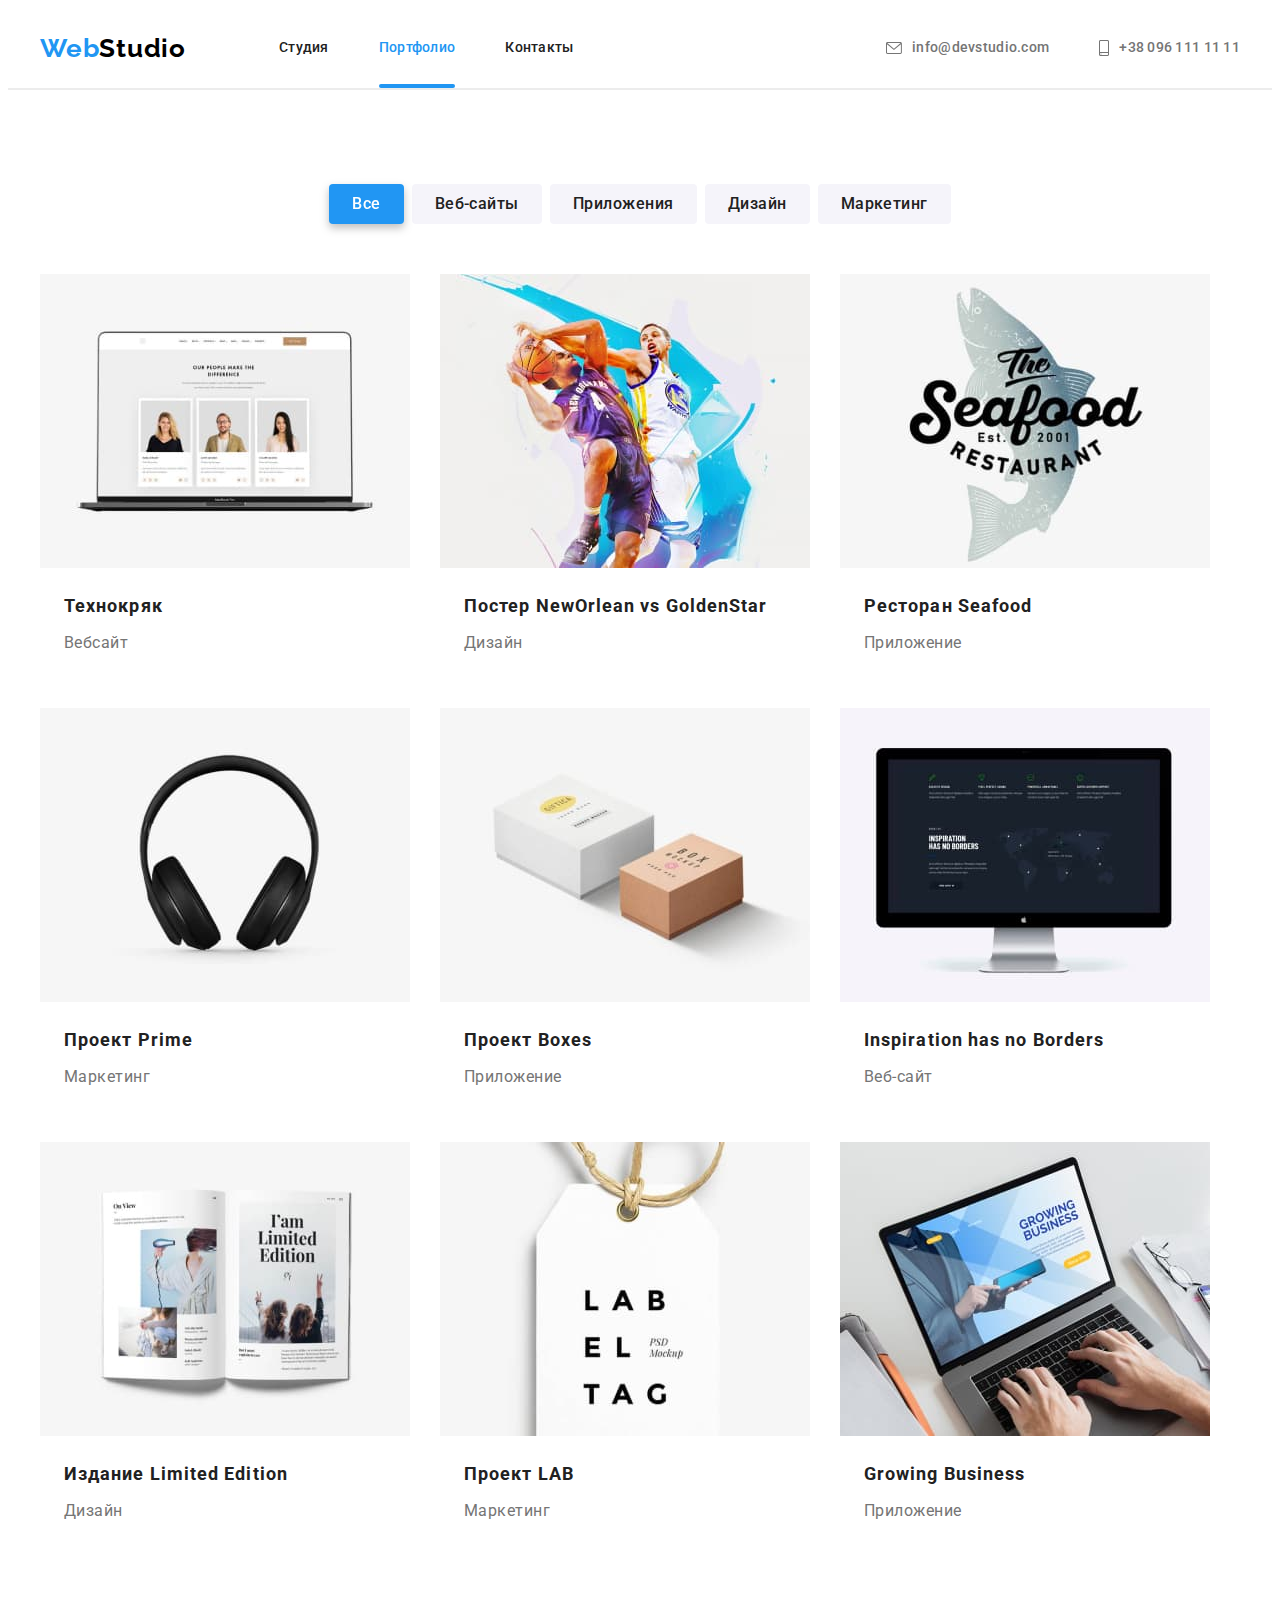
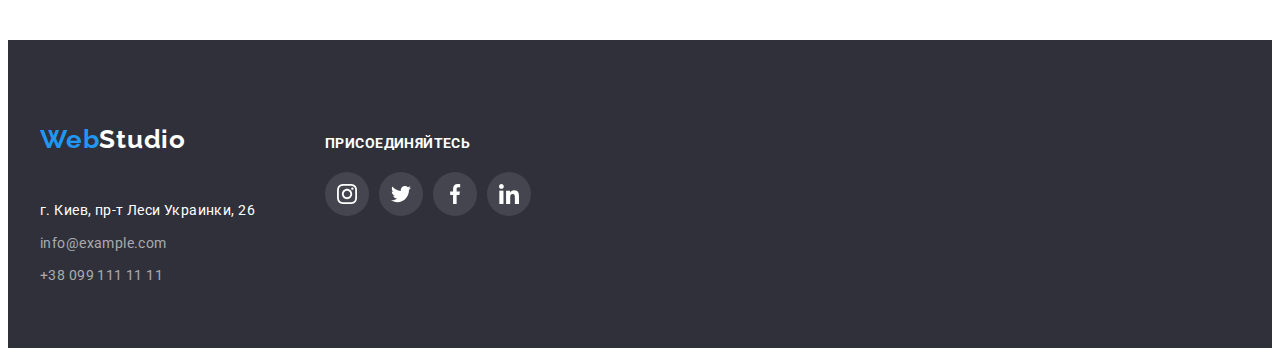
==== portfolio.html @ 13631101 "Add files via upload" ====
<!DOCTYPE html>
<html lang="ru">
<head>
    <meta charset="UTF-8">
    <meta http-equiv="X-UA-Compatible" content="IE=edge">
    <meta name="viewport" content="width=device-width, initial-scale=1.0">
    <title>WebStudio</title>

    <link rel="preconnect" href="https://fonts.gstatic.com">

    <link href="https://fonts.googleapis.com/css2?family=Raleway:wght@700&family=Roboto:wght@400;500;700;900&display=swap" rel="stylesheet">

    <link rel="stylesheet" href="https://cdnjs.cloudflare.com/ajax/libs/modern-normalize/1.0.0/modern-normalize.min.css" integrity="sha512-ISS7cAi1PEhQ8jnbJpJZMd29NlhNj4AWYyLOSp2CE/CsHxTCu+r+t0D2yoJudVrd0/8fTVPUVDzY5Tvli75u/g==" crossorigin="anonymous" referrerpolicy="no-referrer" />
    
    <link rel="stylesheet" href="./CSS/styles.css">

    <link rel="stylesheet" href="./CSS/portfolio.css">

</head>
<body>
<!-- ============================== HEADER ============================== -->
    <header class="header">        
        <div class="inheader container">
            <a class="logo-link link" href="./index.html"> <span class="logo-accent">Web</span>Studio</a>
            <ul class="menu list">
                <li class="menu-item">
                    <a class="menu-link link" href="./index.html">Студия</a>
                </li>
                <li class="menu-item">
                    <a class="menu-link link currentpage current" href="./portfolio.html">Портфолио</a>
                </li>
                <li class="menu-item">
                    <a class="menu-link link" href="">Контакты</a>
                </li>
            </ul>
            <ul class="contacts list">                
                <li class="contacts-item">
                    <a class="contacts-link link" href="mailto:info@devstudio.com">
                        <svg class="icon-header" width="16" height="12">
                            <use href="./images/sprite.svg#icon-envelope"></use>
                        </svg>
                        info@devstudio.com
                    </a>
                </li>
                <li class="contacts-item">
                    <a class="contacts-link link" href="tel:+380961111111">
                        <svg class="icon-header" width="10" height="16">
                            <use href="./images/sprite.svg#icon-smartphone"></use>
                        </svg>
                        +38 096 111 11 11
                    </a>
                </li>
            </ul>  
        </div>
    </header>
<!-- ============================== END HEADER ============================== -->

    <main class="portfolio-main">
        <section class="projects">            
            <div class="container">
                <!-- NAVIGATION -->
                <ul class="wiev list">
                    <li class="wiev-item">
                        <button class="wiev-btn wiev-btn-current" type="button">Все</button> 
                    </li>
                    <li class="wiev-item">
                        <button class="wiev-btn" type="button">Веб-сайты</button> 
                    </li>
                    <li class="wiev-item">
                        <button class="wiev-btn" type="button">Приложения</button> 
                    </li>
                    <li class="wiev-item">
                        <button class="wiev-btn" type="button">Дизайн</button> 
                    </li>
                    <li class="wiev-item">
                        <button class="wiev-btn" type="button">Маркетинг</button> 
                    </li>
    
                </ul>
                
            <!-- ============================== PROJECTS ============================== -->
                <h2 class="projects-title">Проекты</h2>
                <ul class="projects-list list">


                    <li class="projects-list-item">
                        <a href="#" class="projects-list-item-link link">
                            <div class="projects-item-wrapper">
                                <img class="projects-img" 
                                src="./images/portfolio/portfolio-img1.jpg"
                                alt="Страница вебсайта"
                                >
                                <div class="project-item-overlay">
                                    <p class="project-overlay-text">
                                        Технокряк это современная площадка распространения коронавируса. Компании используют эту платформу для цифрового шпионажа и атак на защищенные сервера конкурентов.
                                    </p>
                                </div>
                            </div>
                            <div class="projects-img-thumb">
                                <h3 class="projects-img-title">Технокряк</h3>
                                <p class="projects-img-text">Вебсайт</p>
                            </div>
                        </a>
                    </li>


                    <li class="projects-list-item">
                        <a href="#" class="projects-list-item-link link">
                            <div class="projects-item-wrapper">
                                <img class="projects-img" 
                                src="./images/portfolio/portfolio-img2.jpg"
                                alt="Два баскетболиста"
                                >
                                <div class="project-item-overlay">
                                    <p class="project-overlay-text">
                                        Технокряк это современная площадка распространения коронавируса. Компании используют эту платформу для цифрового шпионажа и атак на защищенные сервера конкурентов.
                                    </p>
                                </div>
                            </div>
                            <div class="projects-img-thumb">
                                <h3 class="projects-img-title">Постер NewOrlean vs GoldenStar </h3>
                                <p class="projects-img-text">Дизайн</p>
                            </div>
                        </a>
                    </li>


                   
                    <li class="projects-list-item">
                        <a href="#" class="projects-list-item-link link">
                            <div class="projects-item-wrapper">
                                <img class="projects-img" 
                                src="./images/portfolio/portfolio-img3.jpg"
                                alt="Логотип ресторана Seafood"
                                >
                                <div class="project-item-overlay">
                                    <p class="project-overlay-text">
                                        Технокряк это современная площадка распространения коронавируса. Компании используют эту платформу для цифрового шпионажа и атак на защищенные сервера конкурентов.
                                    </p>
                                </div>
                            </div>
                            <div class="projects-img-thumb">
                                <h3 class="projects-img-title">Ресторан Seafood</h3>
                                <p class="projects-img-text">Приложение</p>
                            </div>
                        </a>
                    </li>


                    <li class="projects-list-item">
                        <a href="#" class="projects-list-item-link link">
                            <div class="projects-item-wrapper">
                                <img class="projects-img" 
                                src="./images/portfolio/portfolio-img4.jpg"
                                alt="Наушники"
                                >
                                <div class="project-item-overlay">
                                    <p class="project-overlay-text">
                                        Технокряк это современная площадка распространения коронавируса. Компании используют эту платформу для цифрового шпионажа и атак на защищенные сервера конкурентов.
                                    </p>
                                </div>
                            </div>
                            <div class="projects-img-thumb">
                                <h3 class="projects-img-title">Проект Prime</h3>
                                <p class="projects-img-text">Маркетинг</p>
                            </div>
                        </a>
                    </li>
                   
                   

                    <li class="projects-list-item">
                        <a href="#" class="projects-list-item-link link">
                            <div class="projects-item-wrapper">
                                <img class="projects-img" 
                                src="./images/portfolio/portfolio-img5.jpg"
                                alt="Две картонные коробочки"
                                >
                                <div class="project-item-overlay">
                                    <p class="project-overlay-text">
                                        Технокряк это современная площадка распространения коронавируса. Компании используют эту платформу для цифрового шпионажа и атак на защищенные сервера конкурентов.
                                    </p>
                                </div>
                            </div>
                            <div class="projects-img-thumb">
                                <h3 class="projects-img-title">Проект Boxes</h3>
                                <p class="projects-img-text">Приложение</p>
                            </div>
                        </a>
                    </li>

            

                    <li class="projects-list-item">
                        <a href="#" class="projects-list-item-link link">
                            <div class="projects-item-wrapper">
                                <img class="projects-img" 
                                src="./images/portfolio/portfolio-img6.jpg"
                                alt="Монитор компьютера"
                                >
                                <div class="project-item-overlay">
                                    <p class="project-overlay-text">
                                        Технокряк это современная площадка распространения коронавируса. Компании используют эту платформу для цифрового шпионажа и атак на защищенные сервера конкурентов.
                                    </p>
                                </div>
                            </div>
                            <div class="projects-img-thumb">
                                <h3 class="projects-img-title">Inspiration has no Borders</h3>
                                <p class="projects-img-text">Веб-сайт</p>
                            </div>
                        </a>
                    </li>
                    

                    <li class="projects-list-item">
                        <a href="#" class="projects-list-item-link link">
                            <div class="projects-item-wrapper">
                                <img class="projects-img" 
                                src="./images/portfolio/portfolio-img7.jpg"
                                alt="Открытая книга"
                                >
                                <div class="project-item-overlay">
                                    <p class="project-overlay-text">
                                        Технокряк это современная площадка распространения коронавируса. Компании используют эту платформу для цифрового шпионажа и атак на защищенные сервера конкурентов.
                                    </p>
                                </div>
                            </div>
                            <div class="projects-img-thumb">
                                <h3 class="projects-img-title">Издание Limited Edition</h3>
                                <p class="projects-img-text">Дизайн</p>
                            </div>
                        </a>
                    </li> 
                    
                    
                    
                    <li class="projects-list-item">
                        <a href="#" class="projects-list-item-link link">
                            <div class="projects-item-wrapper">
                                <img class="projects-img" 
                                src="./images/portfolio/portfolio-img8.jpg"
                                alt="Тэг с надписью LAB EL TAG"
                                >
                                <div class="project-item-overlay">
                                    <p class="project-overlay-text">
                                        Технокряк это современная площадка распространения коронавируса. Компании используют эту платформу для цифрового шпионажа и атак на защищенные сервера конкурентов.
                                    </p>
                                </div>
                            </div>
                            <div class="projects-img-thumb">
                                <h3 class="projects-img-title">Проект LAB</h3>
                                <p class="projects-img-text">Маркетинг</p>
                            </div>
                        </a>
                    </li> 



                    <li class="projects-list-item">
                        <a href="#" class="projects-list-item-link link">
                            <div class="projects-item-wrapper">
                                <img class="projects-img" 
                                src="./images/portfolio/portfolio-img9.jpg"
                                alt="Ноутбук"
                                >
                                <div class="project-item-overlay">
                                    <p class="project-overlay-text">
                                        Технокряк это современная площадка распространения коронавируса. Компании используют эту платформу для цифрового шпионажа и атак на защищенные сервера конкурентов.
                                    </p>
                                </div>
                            </div>
                            <div class="projects-img-thumb">
                                <h3 class="projects-img-title">Growing Business</h3>
                                <p class="projects-img-text">Приложение</p>
                            </div>
                        </a>
                    </li>                                     
                    
                    
                   
                    
                </ul>
            </div>
            <!-- ============================== END PROJECTS ============================== -->
        </section>
    </main>

    <!-- ============================== FOOTER ============================== -->

    <footer class="footer">
        <div class="container">
            <div class="footer-content">
                <div class="footer-address">
                    <a class="logo-link link" href="./index.html"> <span class="logo-accent">Web</span>Studio</a>
                    <address class="adr">
                        <ul class="adr-list list">
                            <li class="adr-item">
                                <a class="adr-contact link adr-map"href="https://goo.gl/maps/uvsgUwdAActYUTXB9" target="_blank" rel="noopener noreferrer">
                                г. Киев, пр-т Леси Украинки, 26</a>
                            </li>
                            <li class="adr-item">
                                <a class="adr-contact link" href="mailto:info@example.com">info@example.com</a>
                            </li>
                            <li class="adr-item ">
                                <a class="adr-contact link" href="tel:+380991111111">+38 099 111 11 11</a>
                            </li>
                        </ul>
                    </address>
                </div>
                <div class="footer-join">
                    <h3 class="join-title">Присоединяйтесь</h3>
                    <ul class="socialmedia-list media-list-footer list">
                        <li class="socialmedia-item">
                            <a href="#" class="socialmedia-link media-link-footer ">
                                <svg class="icon-socialmedia icon-media-footer">
                                    <use href="./images/sprite.svg#icon-instagram">
                                </svg>
                            </a>                                     
                        </li>
                        <li class="socialmedia-item">
                            <a href="#" class="socialmedia-link media-link-footer">
                                <svg class="icon-socialmedia icon-media-footer">
                                    <use href="./images/sprite.svg#icon-twitter">
                                </svg>
                            </a>                                    
                        </li>
                        <li class="socialmedia-item">
                            <a href="#" class="socialmedia-link media-link-footer">
                                <svg class="icon-socialmedia icon-media-footer">
                                    <use href="./images/sprite.svg#icon-facebook">
                                </svg>
                            </a>                                    
                        </li>
                        <li class="socialmedia-item">
                            <a href="#" class="socialmedia-link media-link-footer">
                                <svg class="icon-socialmedia icon-media-footer">
                                    <use href="./images/sprite.svg#icon-linkedin">
                                </svg>
                            </a>
                        </li>
                    </ul>
                </div>
            </div>
        </div>
    </footer>
    <!-- ============================== END FOOTER ============================== --> 
    
</body>
</html>
---- CSS/styles.css ----
/* transition: opacity 250ms cubic-bezier(0.4, 0, 0.2, 1); */


:root{
    --main-font: 'Roboto', sans-serif;
    --second-font: 'Raleway', sans-serif;
    --main-color: #212121;
    --second-color: #757575;
    --accent-color: #2196F3;
    --bghero-color: #2F303A;
    --hero-title-color: #FFFFFF;
    --modal-btn-accent-color: #188CE8;
    --thumb-bg-color: #f5f4fa;
    --icon-socialmedia-color: #afb1b8;
    --footer-bg-color: #2F303A;
    --adr-contact-color: rgba(255, 255, 255, 60%);
    --media-item-footer-bg-color: rgba(255, 255, 255, 0.1);
    --logo-link-color: #000000;
    --works-img-overlay-bgcolor: rgba(47, 48, 58, 0.8);
    --modal-backdrop-bgcolor: rgba(0, 0, 0, 0.5);

    --project-item-gap: 30px;
}

h1,h2,h3,h4,h5,h6,p{
    margin-top: 0px;
    margin-bottom: 0px;
}

ul,ol{
    margin-top: 0px;
    margin-bottom: 0px;
    padding-left: 0px;
}

img{
    display: block;
}

.list{
    list-style: none;
    padding: 0px;
    margin: 0px;
}
.link{
    text-decoration: none;
}

.container{
    width: 1200px;
    padding-left: 15px;
    padding-right: 15px;
    margin: 0 auto;
}
/* ============================== BODY ==============================*/
body{
    font-family: var(--main-font);
}
/* ============================== END BODY ==============================*/

/* ============================== HEADER ==============================*/

.inheader{
    display: flex;
    align-items: center;
}

.logo-link{
    font-family: var(--second-font);
    font-weight: 700;
    font-size: 26px;
    line-height: 1.19; 
    letter-spacing: 0.03em;
    color:var(--logo-link-color);
    padding: 24px 0px;
}

.logo-accent{
    color: var(--accent-color);
}

.menu{
    display: flex;
    margin-left: 93px;
}

.menu-item{
    position: relative;
}

.menu-link{
    display: block;
    padding-top: 32px;
    padding-bottom: 32px;

    font-family: var(--main-font);
    font-weight: 500;
    font-size: 14px;
    line-height: 1.14;
    letter-spacing: 0.02em;    
    color: var(--main-color);

    transition: color 250ms cubic-bezier(0.4, 0, 0.2, 1);
}

.menu-link::after{
    position: absolute;
    bottom: 0;
    left: 0;

    content:'';
    display: inline-block;
    width: 100%;
    height: 4px;
    background-color: var(--accent-color);
    border-radius:2px;
    opacity: 0;
}

.currentpage.menu-link::after{
    opacity: 1;
}

.menu-item:not(:last-child){
    margin-right: 50px;
}

.menu-link:hover,
.menu-link:focus{
    color: var(--accent-color);

}

.contacts{
    display: flex;
    margin-left: auto;
}

.contacts-item + .contacts-item{
    margin-left: 50px;
}
.contacts-link{
    padding-top: 32px;
    padding-bottom: 32px;

    display: flex;
    align-items: center;

    font-family: var(--main-font);
    font-weight: 500;
    font-size: 14px;
    line-height: 1.14;
    letter-spacing: 0.02em;
    color: var(--second-color);
}

.contacts-link:hover,
.contacts-link:focus{
    color: var(--accent-color);
}

.icon-header {
    fill: var(--second-color);
    margin-right: 10px
}

.contacts-link:hover .icon-header,
.contacts-link:focus .icon-header {
    fill: currentColor;
}

.current {
    pointer-events: none;
    color: var(--accent-color);
}

.header {
    border-bottom: 2px solid #ECECEC;
}
/* ============================== END HEADER ==============================*/


/* ============================== HERO ==============================*/
.hero{
    position: relative;

    background-color: var(--bghero-color);
    text-align: center;
    padding-top: 200px;
    padding-bottom: 200px;
    width: 100%;
    background-image: 
        linear-gradient(
            rgba(47, 48, 58, 0.4), 
            rgba(47, 48, 58, 0.4)),
        url(../images/hero/bg-picture.png);
    background-repeat: no-repeat;
    background-position: center;
    background-size: cover;
    width: 1600px;
    margin: 0 auto;
}

.hero-title{
    margin-bottom: 30px;

    font-weight: 900;
    font-size: 44px;
    line-height: 1.36;
    letter-spacing: 0.06em;
    text-transform: uppercase;
    color:var(--hero-title-color);
}

.modal-btn {
    display: inline-box;
    padding: 9px 31px;

    font-family: var(--main-font);
    cursor: pointer;
    font-weight: 700;
    font-size: 16px;
    line-height: 1.875;
    letter-spacing: 0.06em;
    color: var(--hero-title-color);
    background-color: var(--accent-color);
    border: 1px solid transparent;
    border-radius: 4px;
}

.modal-btn:hover,
.modal-btn:focus {
    background-color: var(--modal-btn-accent-color);
}
/* ============================== END HERO ==============================*/

/* ============================== ADVANTANGES ==============================*/
.advantages{  
    padding-top: 94px;  
    padding-bottom: 94px;
}
.advantages-list{
    display: flex;
}

.advantages-item{
    width:270px;
}
.advantages-item:not(:last-child){
    margin-right: 30px;

}

.thumb {
    margin-bottom: 30px;

    display: flex;
    width: 270px;
    height: 120px;
    background-color: var(--thumb-bg-color);
    border-radius: 4px;
    justify-content: center;
    align-items: center;
}

.advantages-item-title{
    margin-bottom: 10px;

    font-weight: 700;
    font-size: 14px;
    line-height: 1.14;
    letter-spacing: 0.03em;
    text-transform: uppercase;
}

.advantages-item-text{
    font-weight: 400;
    font-size: 14px;
    line-height: 1.71;
    letter-spacing: 0.03em;
    color: var(--second-color);
}

.icon-advantages {
    width: 70px;
    height: 70px;
    display: flex;
}
/* ============================== END ADVANTANGES ==============================*/

/* ==============================WHAT-WE-DO ==============================*/
.works{
    padding-bottom: 94px;    
}
.works-list{
    display: flex;
}
.section-title{
    margin-bottom: 50px;
    
    font-weight: 700;
    font-size: 36px;
    line-height: 1.16;
    text-align: center;
    letter-spacing: 0.03em;
    color: var(--main-color);
}

.workrs-item{
    position: relative;
}

.workrs-item:not(:last-child){
    margin-right: 30px;
}

.works-img-overlay{
    position: absolute;
    bottom: 0;
    left: 0;

    font-family: var(--main-font);
    font-weight: 700;
    font-size: 14px;
    line-height: 1.14;
    letter-spacing: 0.03em;
    text-transform: uppercase;

    display: flex;
    justify-content: center;
    align-items: center;
    width: 100%;
    height: 70px;
    background-color: var(--works-img-overlay-bgcolor);
    color:var(--hero-title-color);
}

/* ==============================END WHAT-WE-DO ==============================*/

/* ==============================TEAM ==============================*/
.team{
    background-color: var(--thumb-bg-color);
    padding-bottom: 94px;
    padding-top: 94px;
}

.team-list{
    display: flex;
}

.team-item{
    background-image: url(../images/team/team-bg.png);
    /* background-size: cover; */
    background-position:center;
    width: 270px;
    height: 428px;
}

.team-item:not(:last-child){
    margin-right: 30px;
}

.team-img-thumb{
    padding: 30px 32px;
}

.team-img-title{
    margin-bottom: 10px;

    font-weight: 500;
    font-size: 16px;
    line-height: 1.18;
    text-align: center;
    letter-spacing: 0.03em;
    color: var(--main-color);
}

.team-img-text{
    margin-bottom: 16px;
    font-weight: 400;
    font-size: 16px;
    line-height: 1.18;
    text-align: center;
    letter-spacing: 0.03em;
    color: var(--second-color);
}

.socialmedia-list {
    display: flex;
    justify-content: space-between;
}

/* .socialmedia-item{
    border-radius: 50%;
} */

.socialmedia-link {
    display: flex;
    justify-content: center;
    align-items: center;

    width: 44px;
    height: 44px;
    border-radius: 50%;

    transition: background-color 250ms cubic-bezier(0.4, 0, 0.2, 1);
}

.socialmedia-link:hover,
.socialmedia-link:focus {
    outline: none;
    background-color: var(--accent-color);
}

.socialmedia-link:hover .icon-socialmedia,
.socialmedia-link:focus .icon-socialmedia {
    fill: var(--hero-title-color);
}

.icon-socialmedia {
    width: 20px;
    height: 20px;
    fill: var(--icon-socialmedia-color);

    transition: fill 250ms cubic-bezier(0.4, 0, 0.2, 1);
}
/* ==============================END TEAM ==============================*/

/* ============================== CLIENTS ==============================*/
.clients{
    padding-top: 94px;
    padding-bottom: 94px;
}

.clients-list{
    display: flex;
    justify-content: space-between;
}

.clients-link{
    width: 170px;
    height: 92px;

    display: flex;
    justify-content: center;
    align-items: center;
    border: 1px var(--icon-socialmedia-color) solid;
    border-radius: 4px;

    transition: border 250ms cubic-bezier(0.4, 0, 0.2, 1);
}

.clients-link:hover,
.clients-link:focus{
    outline: none;
    border: 1px var(--accent-color) solid;
}

.clients-link:hover .icon-clients,
.clients-link:focus .icon-clients {
    fill: var(--accent-color);
}
.icon-clients{
    width: 106px;
    height: 60px;
    fill: var(--icon-socialmedia-color);

    transition: fill 250ms cubic-bezier(0.4, 0, 0.2, 1);
}
/* ==============================END CLIENTS ==============================*/

/* ============================== FOOTER ============================== */
.footer{
    background-color: var(--footer-bg-color);
    display: flex;
    flex-direction: column;
    padding-top: 60px;
    padding-bottom: 60px;
}

.footer .logo-link{
    display: inline-block;
    margin-bottom: 20px;
    color:var(--footer-logolink-color);
}

.adr-item{
    font-style: normal;
}

.adr-item:not(:last-child){
    margin-bottom: 9px;
}

.adr-contact{
    font-weight: 400;
    font-size: 14px;
    line-height: 1.71;
    letter-spacing: 0.03em;
    color: var(--adr-contact-color);

    transition: color 250ms cubic-bezier(0.4, 0, 0.2, 1);
}

.adr-contact:hover,
.adr-contact:focus{
    color: var(--accent-color);
}

.adr-map {
    color: var(--hero-title-color);
}

.footer-content{
    display: flex;
    align-items:baseline;
}

.footer-join{
    width: 206px;
    height: 80px;
    margin-left: 70px;
}

.join-title{
    margin-bottom: 20px;
    font-family: var(--main-font);
    font-weight: 700;
    font-size: 14px;
    line-height: 1.14;
    letter-spacing: 0.03em;
    text-transform: uppercase;
    color: var(--hero-title-color);
}

.media-list-footer {
    padding: 0;
}

.media-link-footer {
    background-color: var(--media-item-footer-bg-color);
}

.media-link-footer:not(:last-child) {
    margin-right: 10px;
}

.icon-media-footer {
    fill: var(--hero-title-color);
}
/* ============================== END FOOTER ============================== */


/* ============================== MODAL ============================== */
.backdrop {
    position: fixed;
    top: 0;
    left: 0;
    width: 100%;
    height: 100%;
    background-color:var(--modal-backdrop-bgcolor);
    z-index: 999;
    transition: opacity 250ms cubic-bezier(0.4, 0, 0.2, 1),
    visibility 250ms cubic-bezier(0.4, 0, 0.2, 1);
}

.backdrop.is-hidden {
    opacity: 0;
    visibility: hidden;
    pointer-events: none;
}

.modal {
    position: absolute;
    top: 50%;
    left: 50%;
    transform: translate(-50%, -50%) scale(1);

    width: 528px;
    height: 581px;
    padding: 20px 50px;
    border-radius: 4px;
    background-color: #fff;
    box-shadow: 0px 1px 3px rgba(0, 0, 0, 0.12), 0px 1px 1px rgba(0, 0, 0, 0.14), 0px 2px 1px rgba(0, 0, 0, 0.2);

    transition: transform 250ms cubic-bezier(0.4, 0, 0.2, 1);
}

.backdrop.is-hidden .modal {
    transform: translate(-50%, -50%) scale(0);
}

.wrapper-icon-close {
    position: absolute;
    top: 8px;
    right: 8px;
    cursor: pointer;

    display: flex;
    justify-content: center;
    align-items: center;

    width: 30px;
    height: 30px;
    box-sizing: border-box;
    background:var(--hero-title-color);
    border: 1px solid rgba(0, 0, 0, 0.1);
    border-radius: 50%;
    box-shadow:
        0px 1px 3px rgba(0, 0, 0, 0.12),
        0px 1px 1px rgba(0, 0, 0, 0.14),
        0px 2px 1px rgba(0, 0, 0, 0.2);
}

.modal-icon-close {
    width: 11px;
    height: 11px;
}

/* ============================== END MODAL ============================== */
---- CSS/portfolio.css ----
:root {
    --main-font: 'Roboto', sans-serif;
    --second-font: 'Raleway', sans-serif;
    --main-color: #212121;
    --second-color: #757575;
    --accent-color: #2196F3;
    --bghero-color: #2F303A;
    --hero-title-color: #FFFFFF;
    --modal-btn-accent-color: #188CE8;
    --thumb-bg-color: #f5f4fa;
    --icon-socialmedia-color: #afb1b8;
    --footer-bg-color: #2F303A;
    --adr-contact-color: rgba(255, 255, 255, 60%);
    --media-item-footer-bg-color: rgba(255, 255, 255, 0.1);
    --logo-link-color: #000000;
    --footer-logolink-color: white;
    --header-border-color: #ECECEC;

    --project-item-gap: 30px;
}
/* ============================== PAGE_NAVIGATION ============================== */
.header {
    border-bottom: 2px solid var(--header-border-color);
}

.projects {
    padding-top: 94px;
    padding-bottom: 94px;
}

.wiev {
    display: flex;
    justify-content: center;
    margin-bottom: 50px;
}

.wiev-btn {
    padding-top: 6px;
    padding-bottom: 6px;
    padding-left: 22px;
    padding-right: 22px;
    border-radius: 4px;
    border: 1px solid transparent;
    font-family: var(--main-font);
    font-weight: 500;
    font-size: 16px;
    line-height: 1.62;
    text-align: center;
    letter-spacing: 0.03em;
    color: var(--main-color);
    background: var(--thumb-bg-color);
    cursor: pointer;

    transition: color 250ms cubic-bezier(0.4, 0, 0.2, 1), background-color 250ms cubic-bezier(0.4, 0, 0.2, 1);
}

.wiev-item:not(:last-child) {
    margin-right: 8px;
}

.wiev-btn:hover,
.wiev-btn:focus {
    outline: none;
    color: var(--hero-title-color);
    background: var(--accent-color);
    filter: drop-shadow(0px 4px 4px rgba(0, 0, 0, 0.25));
}

.wiev-btn-current {
    pointer-events: none;
    outline: none;
    color: var(--hero-title-color);
    background: var(--accent-color);
    filter: drop-shadow(0px 4px 4px rgba(0, 0, 0, 0.25));
}

/* ============================== END PAGE_NAVIGATION ============================== */

/* ============================== PROJECTS ============================== */
.projects-title {
    display: none;
}

.projects-list {
    display: flex;
    flex-wrap: wrap;
    margin-top: calc(-1*var(--project-item-gap));
    margin-left: calc(-1*var(--project-item-gap));
}

.projects-list-item {    
    display: flex;
    flex-direction: column;
    margin-top: var(--project-item-gap);
    margin-left: var(--project-item-gap);
    flex-basis: calc(100%/3-var(--project-item-gap));

    background: var(--hero-title-color);
}

.projects-list-item-link:hover,
.projects-list-item-link:focus {
    cursor: pointer;

    outline: none;

    box-shadow: 0px 1px 1px rgba(0, 0, 0, 0.12),
        0px 4px 4px rgba(0, 0, 0, 0.06),
        1px 4px 6px rgba(0, 0, 0, 0.16);
}

.projects-list-item-link:hover .project-item-overlay,
.projects-list-item-link:focus .project-item-overlay {
    transform: translateY(0%);    
}


.projects-item-wrapper {
    position: relative;    
    overflow: hidden;
}

.project-item-overlay{
    padding: 63px 24px;

    position: absolute;
    top: 0;
    left: 0;

    width: 100%;
    height: 100%;
    background-color: rgba(33, 150, 243, 0.9);

    transform: translateY(100%);
    transition: transform 500ms cubic-bezier(0.4, 0, 0.2, 1);

    overflow: hidden;
}

.project-overlay-text{
    font-family: var(--main-font);
    font-weight: 400;
    font-size: 18px;
    line-height: 1.55;
    letter-spacing: 0.03em;
    color: var(--hero-title-color);
}



.projects-img-thumb {
    padding: 20px 24px;

    /* border-left: 1px solid rgba(238, 238, 238, 1);
    border-right: 1px solid rgba(238, 238, 238, 1);
    border-bottom: 1px solid rgba(238, 238, 238, 1); */
}

.projects-img-title {
    margin-bottom: 4px;

    font-weight: 700;
    font-size: 18px;
    line-height: 2;
    letter-spacing: 0.06em;
    color: var(--main-color);
}

.projects-img-text {

    font-weight: 400;
    font-size: 16px;
    line-height: 1.87;
    letter-spacing: 0.03em;
    color: var(--second-color);
}

/* ============================== END PROJECTS ============================== */
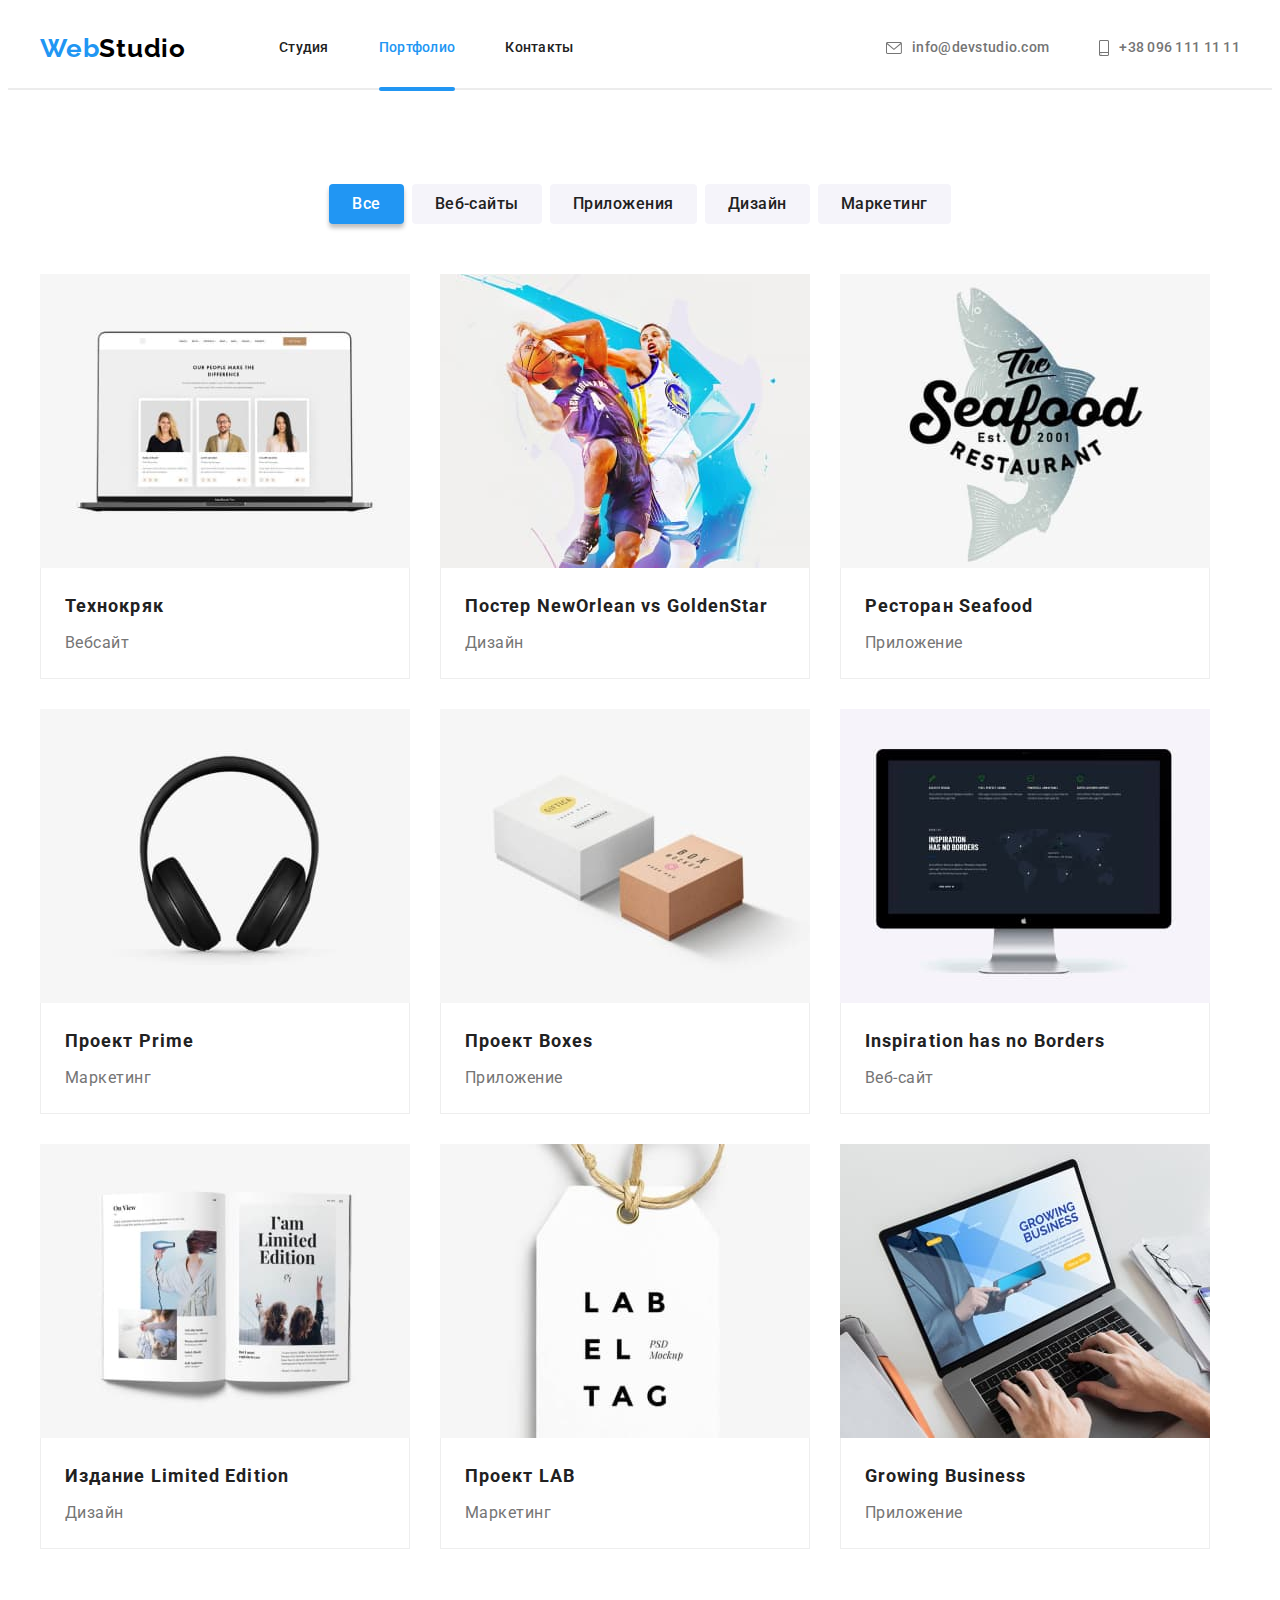
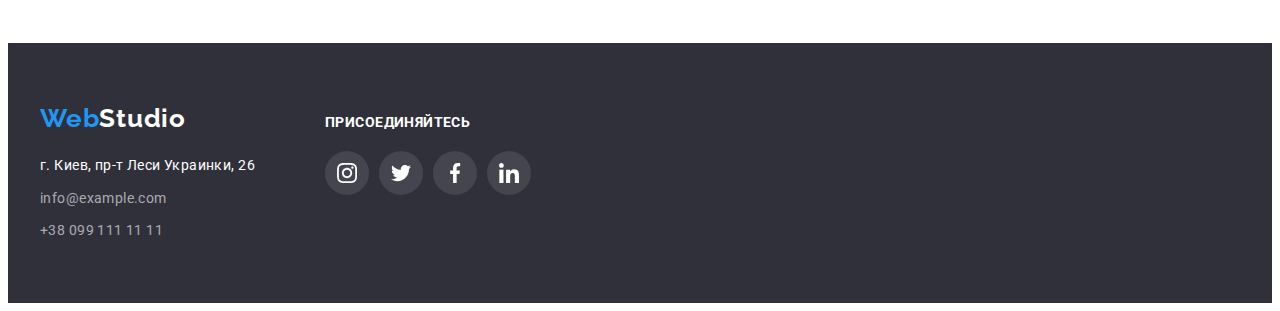
==== commit 0eb7d527: "commit 13.02.2022" ====
--- a/portfolio.html
+++ b/portfolio.html
@@ -308,7 +308,7 @@
                     </address>
                 </div>
                 <div class="footer-join">
-                    <h3 class="join-title">Присоединяйтесь</h3>
+                    <p class="join-title">Присоединяйтесь</з>
                     <ul class="socialmedia-list media-list-footer list">
                         <li class="socialmedia-item">
                             <a href="#" class="socialmedia-link media-link-footer ">
--- a/CSS/styles.css
+++ b/CSS/styles.css
@@ -1,9 +1,7 @@
-
-
 /* transition: opacity 250ms cubic-bezier(0.4, 0, 0.2, 1); */
 
 
-:root{
+:root {
     --main-font: 'Roboto', sans-serif;
     --second-font: 'Raleway', sans-serif;
     --main-color: #212121;
@@ -15,6 +13,7 @@
     --thumb-bg-color: #f5f4fa;
     --icon-socialmedia-color: #afb1b8;
     --footer-bg-color: #2F303A;
+    --footer-logolink-color: white;
     --adr-contact-color: rgba(255, 255, 255, 60%);
     --media-item-footer-bg-color: rgba(255, 255, 255, 0.1);
     --logo-link-color: #000000;
@@ -24,73 +23,83 @@
     --project-item-gap: 30px;
 }
 
-h1,h2,h3,h4,h5,h6,p{
+h1,
+h2,
+h3,
+h4,
+h5,
+h6,
+p {
     margin-top: 0px;
     margin-bottom: 0px;
 }
 
-ul,ol{
+ul,
+ol {
     margin-top: 0px;
     margin-bottom: 0px;
     padding-left: 0px;
 }
 
-img{
+img {
     display: block;
 }
 
-.list{
+.list {
     list-style: none;
     padding: 0px;
     margin: 0px;
 }
-.link{
+
+.link {
     text-decoration: none;
 }
 
-.container{
+.container {
     width: 1200px;
     padding-left: 15px;
     padding-right: 15px;
     margin: 0 auto;
 }
+
 /* ============================== BODY ==============================*/
-body{
+body {
     font-family: var(--main-font);
 }
+
 /* ============================== END BODY ==============================*/
 
 /* ============================== HEADER ==============================*/
 
-.inheader{
+.inheader {
     display: flex;
     align-items: center;
 }
 
-.logo-link{
+.logo-link {
     font-family: var(--second-font);
     font-weight: 700;
     font-size: 26px;
-    line-height: 1.19; 
-    letter-spacing: 0.03em;
-    color:var(--logo-link-color);
+    line-height: 1.19;
+    letter-spacing: 0.03em;
+    color: var(--logo-link-color);
     padding: 24px 0px;
 }
 
-.logo-accent{
+.logo-accent {
     color: var(--accent-color);
 }
 
-.menu{
+.menu {
     display: flex;
     margin-left: 93px;
 }
 
-.menu-item{
+.menu-item {
     position: relative;
 }
 
-.menu-link{
+.menu-link {
     display: block;
     padding-top: 32px;
     padding-bottom: 32px;
@@ -99,49 +108,50 @@
     font-weight: 500;
     font-size: 14px;
     line-height: 1.14;
-    letter-spacing: 0.02em;    
+    letter-spacing: 0.02em;
     color: var(--main-color);
 
     transition: color 250ms cubic-bezier(0.4, 0, 0.2, 1);
 }
 
-.menu-link::after{
+.menu-link::after {
     position: absolute;
-    bottom: 0;
+    bottom: -3px;
     left: 0;
 
-    content:'';
+    content: '';
     display: inline-block;
     width: 100%;
     height: 4px;
     background-color: var(--accent-color);
-    border-radius:2px;
+    border-radius: 2px;
     opacity: 0;
 }
 
-.currentpage.menu-link::after{
+.currentpage.menu-link::after {
     opacity: 1;
 }
 
-.menu-item:not(:last-child){
+.menu-item:not(:last-child) {
     margin-right: 50px;
 }
 
 .menu-link:hover,
-.menu-link:focus{
+.menu-link:focus {
     color: var(--accent-color);
 
 }
 
-.contacts{
+.contacts {
     display: flex;
     margin-left: auto;
 }
 
-.contacts-item + .contacts-item{
+.contacts-item+.contacts-item {
     margin-left: 50px;
 }
-.contacts-link{
+
+.contacts-link {
     padding-top: 32px;
     padding-bottom: 32px;
 
@@ -154,10 +164,12 @@
     line-height: 1.14;
     letter-spacing: 0.02em;
     color: var(--second-color);
+
+    transition: color 250ms cubic-bezier(0.4, 0, 0.2, 1);
 }
 
 .contacts-link:hover,
-.contacts-link:focus{
+.contacts-link:focus {
     color: var(--accent-color);
 }
 
@@ -179,11 +191,12 @@
 .header {
     border-bottom: 2px solid #ECECEC;
 }
+
 /* ============================== END HEADER ==============================*/
 
 
 /* ============================== HERO ==============================*/
-.hero{
+.hero {
     position: relative;
 
     background-color: var(--bghero-color);
@@ -191,9 +204,8 @@
     padding-top: 200px;
     padding-bottom: 200px;
     width: 100%;
-    background-image: 
-        linear-gradient(
-            rgba(47, 48, 58, 0.4), 
+    background-image:
+        linear-gradient(rgba(47, 48, 58, 0.4),
             rgba(47, 48, 58, 0.4)),
         url(../images/hero/bg-picture.png);
     background-repeat: no-repeat;
@@ -203,7 +215,7 @@
     margin: 0 auto;
 }
 
-.hero-title{
+.hero-title {
     margin-bottom: 30px;
 
     font-weight: 900;
@@ -211,7 +223,7 @@
     line-height: 1.36;
     letter-spacing: 0.06em;
     text-transform: uppercase;
-    color:var(--hero-title-color);
+    color: var(--hero-title-color);
 }
 
 .modal-btn {
@@ -234,21 +246,24 @@
 .modal-btn:focus {
     background-color: var(--modal-btn-accent-color);
 }
+
 /* ============================== END HERO ==============================*/
 
 /* ============================== ADVANTANGES ==============================*/
-.advantages{  
-    padding-top: 94px;  
+.advantages {
+    padding-top: 94px;
     padding-bottom: 94px;
 }
-.advantages-list{
-    display: flex;
-}
-
-.advantages-item{
-    width:270px;
-}
-.advantages-item:not(:last-child){
+
+.advantages-list {
+    display: flex;
+}
+
+.advantages-item {
+    width: 270px;
+}
+
+.advantages-item:not(:last-child) {
     margin-right: 30px;
 
 }
@@ -265,7 +280,7 @@
     align-items: center;
 }
 
-.advantages-item-title{
+.advantages-item-title {
     margin-bottom: 10px;
 
     font-weight: 700;
@@ -275,7 +290,7 @@
     text-transform: uppercase;
 }
 
-.advantages-item-text{
+.advantages-item-text {
     font-weight: 400;
     font-size: 14px;
     line-height: 1.71;
@@ -288,18 +303,21 @@
     height: 70px;
     display: flex;
 }
+
 /* ============================== END ADVANTANGES ==============================*/
 
 /* ==============================WHAT-WE-DO ==============================*/
-.works{
-    padding-bottom: 94px;    
-}
-.works-list{
-    display: flex;
-}
-.section-title{
+.works {
+    padding-bottom: 94px;
+}
+
+.works-list {
+    display: flex;
+}
+
+.section-title {
     margin-bottom: 50px;
-    
+
     font-weight: 700;
     font-size: 36px;
     line-height: 1.16;
@@ -308,15 +326,15 @@
     color: var(--main-color);
 }
 
-.workrs-item{
+.workrs-item {
     position: relative;
 }
 
-.workrs-item:not(:last-child){
+.workrs-item:not(:last-child) {
     margin-right: 30px;
 }
 
-.works-img-overlay{
+.works-img-overlay {
     position: absolute;
     bottom: 0;
     left: 0;
@@ -334,39 +352,39 @@
     width: 100%;
     height: 70px;
     background-color: var(--works-img-overlay-bgcolor);
-    color:var(--hero-title-color);
+    color: var(--hero-title-color);
 }
 
 /* ==============================END WHAT-WE-DO ==============================*/
 
 /* ==============================TEAM ==============================*/
-.team{
+.team {
     background-color: var(--thumb-bg-color);
     padding-bottom: 94px;
     padding-top: 94px;
 }
 
-.team-list{
-    display: flex;
-}
-
-.team-item{
+.team-list {
+    display: flex;
+}
+
+.team-item {
     background-image: url(../images/team/team-bg.png);
     /* background-size: cover; */
-    background-position:center;
+    background-position: center;
     width: 270px;
     height: 428px;
 }
 
-.team-item:not(:last-child){
+.team-item:not(:last-child) {
     margin-right: 30px;
 }
 
-.team-img-thumb{
+.team-img-thumb {
     padding: 30px 32px;
 }
 
-.team-img-title{
+.team-img-title {
     margin-bottom: 10px;
 
     font-weight: 500;
@@ -377,7 +395,7 @@
     color: var(--main-color);
 }
 
-.team-img-text{
+.team-img-text {
     margin-bottom: 16px;
     font-weight: 400;
     font-size: 16px;
@@ -426,20 +444,21 @@
 
     transition: fill 250ms cubic-bezier(0.4, 0, 0.2, 1);
 }
+
 /* ==============================END TEAM ==============================*/
 
 /* ============================== CLIENTS ==============================*/
-.clients{
+.clients {
     padding-top: 94px;
     padding-bottom: 94px;
 }
 
-.clients-list{
+.clients-list {
     display: flex;
     justify-content: space-between;
 }
 
-.clients-link{
+.clients-link {
     width: 170px;
     height: 92px;
 
@@ -453,7 +472,7 @@
 }
 
 .clients-link:hover,
-.clients-link:focus{
+.clients-link:focus {
     outline: none;
     border: 1px var(--accent-color) solid;
 }
@@ -462,17 +481,19 @@
 .clients-link:focus .icon-clients {
     fill: var(--accent-color);
 }
-.icon-clients{
+
+.icon-clients {
     width: 106px;
     height: 60px;
     fill: var(--icon-socialmedia-color);
 
     transition: fill 250ms cubic-bezier(0.4, 0, 0.2, 1);
 }
+
 /* ==============================END CLIENTS ==============================*/
 
 /* ============================== FOOTER ============================== */
-.footer{
+.footer {
     background-color: var(--footer-bg-color);
     display: flex;
     flex-direction: column;
@@ -480,21 +501,22 @@
     padding-bottom: 60px;
 }
 
-.footer .logo-link{
+.footer .logo-link {
     display: inline-block;
     margin-bottom: 20px;
-    color:var(--footer-logolink-color);
-}
-
-.adr-item{
+    padding: 0;
+    color: var(--footer-logolink-color);
+}
+
+.adr-item {
     font-style: normal;
 }
 
-.adr-item:not(:last-child){
+.adr-item:not(:last-child) {
     margin-bottom: 9px;
 }
 
-.adr-contact{
+.adr-contact {
     font-weight: 400;
     font-size: 14px;
     line-height: 1.71;
@@ -505,7 +527,7 @@
 }
 
 .adr-contact:hover,
-.adr-contact:focus{
+.adr-contact:focus {
     color: var(--accent-color);
 }
 
@@ -513,18 +535,18 @@
     color: var(--hero-title-color);
 }
 
-.footer-content{
-    display: flex;
-    align-items:baseline;
-}
-
-.footer-join{
+.footer-content {
+    display: flex;
+    align-items: baseline;
+}
+
+.footer-join {
     width: 206px;
     height: 80px;
     margin-left: 70px;
 }
 
-.join-title{
+.join-title {
     margin-bottom: 20px;
     font-family: var(--main-font);
     font-weight: 700;
@@ -550,6 +572,13 @@
 .icon-media-footer {
     fill: var(--hero-title-color);
 }
+
+.icon-socialmedia-footer {
+    width: 20px;
+    height: 20px;
+    fill: var(--hero-title-color);
+}
+
 /* ============================== END FOOTER ============================== */
 
 
@@ -560,10 +589,10 @@
     left: 0;
     width: 100%;
     height: 100%;
-    background-color:var(--modal-backdrop-bgcolor);
+    background-color: var(--modal-backdrop-bgcolor);
     z-index: 999;
     transition: opacity 250ms cubic-bezier(0.4, 0, 0.2, 1),
-    visibility 250ms cubic-bezier(0.4, 0, 0.2, 1);
+        visibility 250ms cubic-bezier(0.4, 0, 0.2, 1);
 }
 
 .backdrop.is-hidden {
@@ -605,7 +634,7 @@
     width: 30px;
     height: 30px;
     box-sizing: border-box;
-    background:var(--hero-title-color);
+    background: var(--hero-title-color);
     border: 1px solid rgba(0, 0, 0, 0.1);
     border-radius: 50%;
     box-shadow:
@@ -627,20 +656,654 @@
 
 
 
-
-
-
-
-
-
-
-
-
-
-
-
-
-
-
-
-
+/* transition: opacity 250ms cubic-bezier(0.4, 0, 0.2, 1); */
+
+
+:root {
+    --main-font: 'Roboto', sans-serif;
+    --second-font: 'Raleway', sans-serif;
+    --main-color: #212121;
+    --second-color: #757575;
+    --accent-color: #2196F3;
+    --bghero-color: #2F303A;
+    --hero-title-color: #FFFFFF;
+    --modal-btn-accent-color: #188CE8;
+    --thumb-bg-color: #f5f4fa;
+    --icon-socialmedia-color: #afb1b8;
+    --footer-bg-color: #2F303A;
+    --footer-logolink-color: white;
+    --adr-contact-color: rgba(255, 255, 255, 60%);
+    --media-item-footer-bg-color: rgba(255, 255, 255, 0.1);
+    --logo-link-color: #000000;
+    --works-img-overlay-bgcolor: rgba(47, 48, 58, 0.8);
+    --modal-backdrop-bgcolor: rgba(0, 0, 0, 0.5);
+
+    --project-item-gap: 30px;
+}
+
+h1,
+h2,
+h3,
+h4,
+h5,
+h6,
+p {
+    margin-top: 0px;
+    margin-bottom: 0px;
+}
+
+ul,
+ol {
+    margin-top: 0px;
+    margin-bottom: 0px;
+    padding-left: 0px;
+}
+
+img {
+    display: block;
+}
+
+.list {
+    list-style: none;
+    padding: 0px;
+    margin: 0px;
+}
+
+.link {
+    text-decoration: none;
+}
+
+.container {
+    width: 1200px;
+    padding-left: 15px;
+    padding-right: 15px;
+    margin: 0 auto;
+}
+
+/* ============================== BODY ==============================*/
+body {
+    font-family: var(--main-font);
+}
+
+/* ============================== END BODY ==============================*/
+
+/* ============================== HEADER ==============================*/
+
+.inheader {
+    display: flex;
+    align-items: center;
+}
+
+.logo-link {
+    font-family: var(--second-font);
+    font-weight: 700;
+    font-size: 26px;
+    line-height: 1.19;
+    letter-spacing: 0.03em;
+    color: var(--logo-link-color);
+    padding: 24px 0px;
+}
+
+.logo-accent {
+    color: var(--accent-color);
+}
+
+.menu {
+    display: flex;
+    margin-left: 93px;
+}
+
+.menu-item {
+    position: relative;
+}
+
+.menu-link {
+    display: block;
+    padding-top: 32px;
+    padding-bottom: 32px;
+
+    font-family: var(--main-font);
+    font-weight: 500;
+    font-size: 14px;
+    line-height: 1.14;
+    letter-spacing: 0.02em;
+    color: var(--main-color);
+
+    transition: color 250ms cubic-bezier(0.4, 0, 0.2, 1);
+}
+
+.menu-link::after {
+    position: absolute;
+    bottom: -3px;
+    left: 0;
+
+    content: '';
+    display: inline-block;
+    width: 100%;
+    height: 4px;
+    background-color: var(--accent-color);
+    border-radius: 2px;
+    opacity: 0;
+}
+
+.currentpage.menu-link::after {
+    opacity: 1;
+}
+
+.menu-item:not(:last-child) {
+    margin-right: 50px;
+}
+
+.menu-link:hover,
+.menu-link:focus {
+    color: var(--accent-color);
+
+}
+
+.contacts {
+    display: flex;
+    margin-left: auto;
+}
+
+.contacts-item+.contacts-item {
+    margin-left: 50px;
+}
+
+.contacts-link {
+    padding-top: 32px;
+    padding-bottom: 32px;
+
+    display: flex;
+    align-items: center;
+
+    font-family: var(--main-font);
+    font-weight: 500;
+    font-size: 14px;
+    line-height: 1.14;
+    letter-spacing: 0.02em;
+    color: var(--second-color);
+
+    transition: color 250ms cubic-bezier(0.4, 0, 0.2, 1);
+}
+
+.contacts-link:hover,
+.contacts-link:focus {
+    color: var(--accent-color);
+}
+
+.icon-header {
+    fill: var(--second-color);
+    margin-right: 10px
+}
+
+.contacts-link:hover .icon-header,
+.contacts-link:focus .icon-header {
+    fill: currentColor;
+}
+
+.current {
+    pointer-events: none;
+    color: var(--accent-color);
+}
+
+.header {
+    border-bottom: 2px solid #ECECEC;
+}
+
+/* ============================== END HEADER ==============================*/
+
+
+/* ============================== HERO ==============================*/
+.hero {
+    position: relative;
+
+    background-color: var(--bghero-color);
+    text-align: center;
+    padding-top: 200px;
+    padding-bottom: 200px;
+    width: 100%;
+    background-image:
+        linear-gradient(rgba(47, 48, 58, 0.4),
+            rgba(47, 48, 58, 0.4)),
+        url(../images/hero/bg-picture.png);
+    background-repeat: no-repeat;
+    background-position: center;
+    background-size: cover;
+    width: 1600px;
+    margin: 0 auto;
+}
+
+.hero-title {
+    margin-bottom: 30px;
+
+    font-weight: 900;
+    font-size: 44px;
+    line-height: 1.36;
+    letter-spacing: 0.06em;
+    text-transform: uppercase;
+    color: var(--hero-title-color);
+}
+
+.modal-btn {
+    display: inline-box;
+    padding: 9px 31px;
+
+    font-family: var(--main-font);
+    cursor: pointer;
+    font-weight: 700;
+    font-size: 16px;
+    line-height: 1.875;
+    letter-spacing: 0.06em;
+    color: var(--hero-title-color);
+    background-color: var(--accent-color);
+    border: 1px solid transparent;
+    border-radius: 4px;
+}
+
+.modal-btn:hover,
+.modal-btn:focus {
+    background-color: var(--modal-btn-accent-color);
+}
+
+/* ============================== END HERO ==============================*/
+
+/* ============================== ADVANTANGES ==============================*/
+.advantages {
+    padding-top: 94px;
+    padding-bottom: 94px;
+}
+
+.advantages-list {
+    display: flex;
+}
+
+.advantages-item {
+    width: 270px;
+}
+
+.advantages-item:not(:last-child) {
+    margin-right: 30px;
+
+}
+
+.thumb {
+    margin-bottom: 30px;
+
+    display: flex;
+    width: 270px;
+    height: 120px;
+    background-color: var(--thumb-bg-color);
+    border-radius: 4px;
+    justify-content: center;
+    align-items: center;
+}
+
+.advantages-item-title {
+    margin-bottom: 10px;
+
+    font-weight: 700;
+    font-size: 14px;
+    line-height: 1.14;
+    letter-spacing: 0.03em;
+    text-transform: uppercase;
+}
+
+.advantages-item-text {
+    font-weight: 400;
+    font-size: 14px;
+    line-height: 1.71;
+    letter-spacing: 0.03em;
+    color: var(--second-color);
+}
+
+.icon-advantages {
+    width: 70px;
+    height: 70px;
+    display: flex;
+}
+
+/* ============================== END ADVANTANGES ==============================*/
+
+/* ==============================WHAT-WE-DO ==============================*/
+.works {
+    padding-bottom: 94px;
+}
+
+.works-list {
+    display: flex;
+}
+
+.section-title {
+    margin-bottom: 50px;
+
+    font-weight: 700;
+    font-size: 36px;
+    line-height: 1.16;
+    text-align: center;
+    letter-spacing: 0.03em;
+    color: var(--main-color);
+}
+
+.workrs-item {
+    position: relative;
+}
+
+.workrs-item:not(:last-child) {
+    margin-right: 30px;
+}
+
+.works-img-overlay {
+    position: absolute;
+    bottom: 0;
+    left: 0;
+
+    font-family: var(--main-font);
+    font-weight: 700;
+    font-size: 14px;
+    line-height: 1.14;
+    letter-spacing: 0.03em;
+    text-transform: uppercase;
+
+    display: flex;
+    justify-content: center;
+    align-items: center;
+    width: 100%;
+    height: 70px;
+    background-color: var(--works-img-overlay-bgcolor);
+    color: var(--hero-title-color);
+}
+
+/* ==============================END WHAT-WE-DO ==============================*/
+
+/* ==============================TEAM ==============================*/
+.team {
+    background-color: var(--thumb-bg-color);
+    padding-bottom: 94px;
+    padding-top: 94px;
+}
+
+.team-list {
+    display: flex;
+}
+
+.team-item {
+    background-image: url(../images/team/team-bg.png);
+    /* background-size: cover; */
+    background-position: center;
+    width: 270px;
+    height: 428px;
+}
+
+.team-item:not(:last-child) {
+    margin-right: 30px;
+}
+
+.team-img-thumb {
+    padding: 30px 32px;
+}
+
+.team-img-title {
+    margin-bottom: 10px;
+
+    font-weight: 500;
+    font-size: 16px;
+    line-height: 1.18;
+    text-align: center;
+    letter-spacing: 0.03em;
+    color: var(--main-color);
+}
+
+.team-img-text {
+    margin-bottom: 16px;
+    font-weight: 400;
+    font-size: 16px;
+    line-height: 1.18;
+    text-align: center;
+    letter-spacing: 0.03em;
+    color: var(--second-color);
+}
+
+.socialmedia-list {
+    display: flex;
+    justify-content: space-between;
+}
+
+/* .socialmedia-item{
+    border-radius: 50%;
+} */
+
+.socialmedia-link {
+    display: flex;
+    justify-content: center;
+    align-items: center;
+
+    width: 44px;
+    height: 44px;
+    border-radius: 50%;
+
+    transition: background-color 250ms cubic-bezier(0.4, 0, 0.2, 1);
+}
+
+.socialmedia-link:hover,
+.socialmedia-link:focus {
+    outline: none;
+    background-color: var(--accent-color);
+}
+
+.socialmedia-link:hover .icon-socialmedia,
+.socialmedia-link:focus .icon-socialmedia {
+    fill: var(--hero-title-color);
+}
+
+.icon-socialmedia {
+    width: 20px;
+    height: 20px;
+    fill: var(--icon-socialmedia-color);
+
+    transition: fill 250ms cubic-bezier(0.4, 0, 0.2, 1);
+}
+
+/* ==============================END TEAM ==============================*/
+
+/* ============================== CLIENTS ==============================*/
+.clients {
+    padding-top: 94px;
+    padding-bottom: 94px;
+}
+
+.clients-list {
+    display: flex;
+    justify-content: space-between;
+}
+
+.clients-link {
+    width: 170px;
+    height: 92px;
+
+    display: flex;
+    justify-content: center;
+    align-items: center;
+    border: 1px var(--icon-socialmedia-color) solid;
+    border-radius: 4px;
+
+    transition: border 250ms cubic-bezier(0.4, 0, 0.2, 1);
+}
+
+.clients-link:hover,
+.clients-link:focus {
+    outline: none;
+    border: 1px var(--accent-color) solid;
+}
+
+.clients-link:hover .icon-clients,
+.clients-link:focus .icon-clients {
+    fill: var(--accent-color);
+}
+
+.icon-clients {
+    width: 106px;
+    height: 60px;
+    fill: var(--icon-socialmedia-color);
+
+    transition: fill 250ms cubic-bezier(0.4, 0, 0.2, 1);
+}
+
+/* ==============================END CLIENTS ==============================*/
+
+/* ============================== FOOTER ============================== */
+.footer {
+    background-color: var(--footer-bg-color);
+    display: flex;
+    flex-direction: column;
+    padding-top: 60px;
+    padding-bottom: 60px;
+}
+
+.footer .logo-link {
+    display: inline-block;
+    margin-bottom: 20px;
+    padding: 0;
+    color: var(--footer-logolink-color);
+}
+
+.adr-item {
+    font-style: normal;
+}
+
+.adr-item:not(:last-child) {
+    margin-bottom: 9px;
+}
+
+.adr-contact {
+    font-weight: 400;
+    font-size: 14px;
+    line-height: 1.71;
+    letter-spacing: 0.03em;
+    color: var(--adr-contact-color);
+
+    transition: color 250ms cubic-bezier(0.4, 0, 0.2, 1);
+}
+
+.adr-contact:hover,
+.adr-contact:focus {
+    color: var(--accent-color);
+}
+
+.adr-map {
+    color: var(--hero-title-color);
+}
+
+.footer-content {
+    display: flex;
+    align-items: baseline;
+}
+
+.footer-join {
+    width: 206px;
+    height: 80px;
+    margin-left: 70px;
+}
+
+.join-title {
+    margin-bottom: 20px;
+    font-family: var(--main-font);
+    font-weight: 700;
+    font-size: 14px;
+    line-height: 1.14;
+    letter-spacing: 0.03em;
+    text-transform: uppercase;
+    color: var(--hero-title-color);
+}
+
+.media-list-footer {
+    padding: 0;
+}
+
+.media-link-footer {
+    background-color: var(--media-item-footer-bg-color);
+}
+
+.media-link-footer:not(:last-child) {
+    margin-right: 10px;
+}
+
+.icon-media-footer {
+    fill: var(--hero-title-color);
+}
+
+.icon-socialmedia-footer {
+    width: 20px;
+    height: 20px;
+    fill: var(--hero-title-color);
+}
+
+/* ============================== END FOOTER ============================== */
+
+
+/* ============================== MODAL ============================== */
+.backdrop {
+    position: fixed;
+    top: 0;
+    left: 0;
+    width: 100%;
+    height: 100%;
+    background-color: var(--modal-backdrop-bgcolor);
+    z-index: 999;
+    transition: opacity 250ms cubic-bezier(0.4, 0, 0.2, 1),
+        visibility 250ms cubic-bezier(0.4, 0, 0.2, 1);
+}
+
+.backdrop.is-hidden {
+    opacity: 0;
+    visibility: hidden;
+    pointer-events: none;
+}
+
+.modal {
+    position: absolute;
+    top: 50%;
+    left: 50%;
+    transform: translate(-50%, -50%) scale(1);
+
+    width: 528px;
+    height: 581px;
+    padding: 20px 50px;
+    border-radius: 4px;
+    background-color: #fff;
+    box-shadow: 0px 1px 3px rgba(0, 0, 0, 0.12), 0px 1px 1px rgba(0, 0, 0, 0.14), 0px 2px 1px rgba(0, 0, 0, 0.2);
+
+    transition: transform 250ms cubic-bezier(0.4, 0, 0.2, 1);
+}
+
+.backdrop.is-hidden .modal {
+    transform: translate(-50%, -50%) scale(0);
+}
+
+.wrapper-icon-close {
+    position: absolute;
+    top: 8px;
+    right: 8px;
+    cursor: pointer;
+
+    display: flex;
+    justify-content: center;
+    align-items: center;
+
+    width: 30px;
+    height: 30px;
+    box-sizing: border-box;
+    background: var(--hero-title-color);
+    border: 1px solid rgba(0, 0, 0, 0.1);
+    border-radius: 50%;
+    box-shadow:
+        0px 1px 3px rgba(0, 0, 0, 0.12),
+        0px 1px 1px rgba(0, 0, 0, 0.14),
+        0px 2px 1px rgba(0, 0, 0, 0.2);
+}
+
+.modal-icon-close {
+    width: 11px;
+    height: 11px;
+}
+
+/* ============================== END MODAL ============================== */
--- a/CSS/portfolio.css
+++ b/CSS/portfolio.css
@@ -18,6 +18,7 @@
 
     --project-item-gap: 30px;
 }
+
 /* ============================== PAGE_NAVIGATION ============================== */
 .header {
     border-bottom: 2px solid var(--header-border-color);
@@ -51,7 +52,9 @@
     background: var(--thumb-bg-color);
     cursor: pointer;
 
-    transition: color 250ms cubic-bezier(0.4, 0, 0.2, 1), background-color 250ms cubic-bezier(0.4, 0, 0.2, 1);
+    transition: color 250ms cubic-bezier(0.4, 0, 0.2, 1),
+        background-color 250ms cubic-bezier(0.4, 0, 0.2, 1),
+        box-shadow 250ms cubic-bezier(0.4, 0, 0.2, 1);
 }
 
 .wiev-item:not(:last-child) {
@@ -60,10 +63,11 @@
 
 .wiev-btn:hover,
 .wiev-btn:focus {
-    outline: none;
+    /* outline: none; */
     color: var(--hero-title-color);
     background: var(--accent-color);
-    filter: drop-shadow(0px 4px 4px rgba(0, 0, 0, 0.25));
+    box-shadow: 0px 4px 4px rgba(0, 0, 0, 0.25);
+    /* filter: drop-shadow(0px 4px 4px rgba(0, 0, 0, 0.25)); */
 }
 
 .wiev-btn-current {
@@ -71,7 +75,8 @@
     outline: none;
     color: var(--hero-title-color);
     background: var(--accent-color);
-    filter: drop-shadow(0px 4px 4px rgba(0, 0, 0, 0.25));
+    box-shadow: 0px 4px 4px rgba(0, 0, 0, 0.25);
+    /* filter: drop-shadow(0px 4px 4px rgba(0, 0, 0, 0.25)); */
 }
 
 /* ============================== END PAGE_NAVIGATION ============================== */
@@ -88,7 +93,7 @@
     margin-left: calc(-1*var(--project-item-gap));
 }
 
-.projects-list-item {    
+.projects-list-item {
     display: flex;
     flex-direction: column;
     margin-top: var(--project-item-gap);
@@ -96,6 +101,10 @@
     flex-basis: calc(100%/3-var(--project-item-gap));
 
     background: var(--hero-title-color);
+}
+
+.projects-list-item-link {
+    transition: box-shadow 250ms cubic-bezier(0.4, 0, 0.2, 1);
 }
 
 .projects-list-item-link:hover,
@@ -109,18 +118,19 @@
         1px 4px 6px rgba(0, 0, 0, 0.16);
 }
 
+
 .projects-list-item-link:hover .project-item-overlay,
 .projects-list-item-link:focus .project-item-overlay {
-    transform: translateY(0%);    
+    transform: translateY(0%);
 }
 
 
 .projects-item-wrapper {
-    position: relative;    
+    position: relative;
     overflow: hidden;
 }
 
-.project-item-overlay{
+.project-item-overlay {
     padding: 63px 24px;
 
     position: absolute;
@@ -131,13 +141,13 @@
     height: 100%;
     background-color: rgba(33, 150, 243, 0.9);
 
-    transform: translateY(100%);
-    transition: transform 500ms cubic-bezier(0.4, 0, 0.2, 1);
+    transform: translateY(101%);
+    transition: transform 250ms cubic-bezier(0.4, 0, 0.2, 1);
 
-    overflow: hidden;
+    /* overflow: hidden;     */
 }
 
-.project-overlay-text{
+.project-overlay-text {
     font-family: var(--main-font);
     font-weight: 400;
     font-size: 18px;
@@ -151,9 +161,9 @@
 .projects-img-thumb {
     padding: 20px 24px;
 
-    /* border-left: 1px solid rgba(238, 238, 238, 1);
+    border-left: 1px solid rgba(238, 238, 238, 1);
     border-right: 1px solid rgba(238, 238, 238, 1);
-    border-bottom: 1px solid rgba(238, 238, 238, 1); */
+    border-bottom: 1px solid rgba(238, 238, 238, 1);
 }
 
 .projects-img-title {
@@ -176,5 +186,3 @@
 }
 
 /* ============================== END PROJECTS ============================== */
-
-
